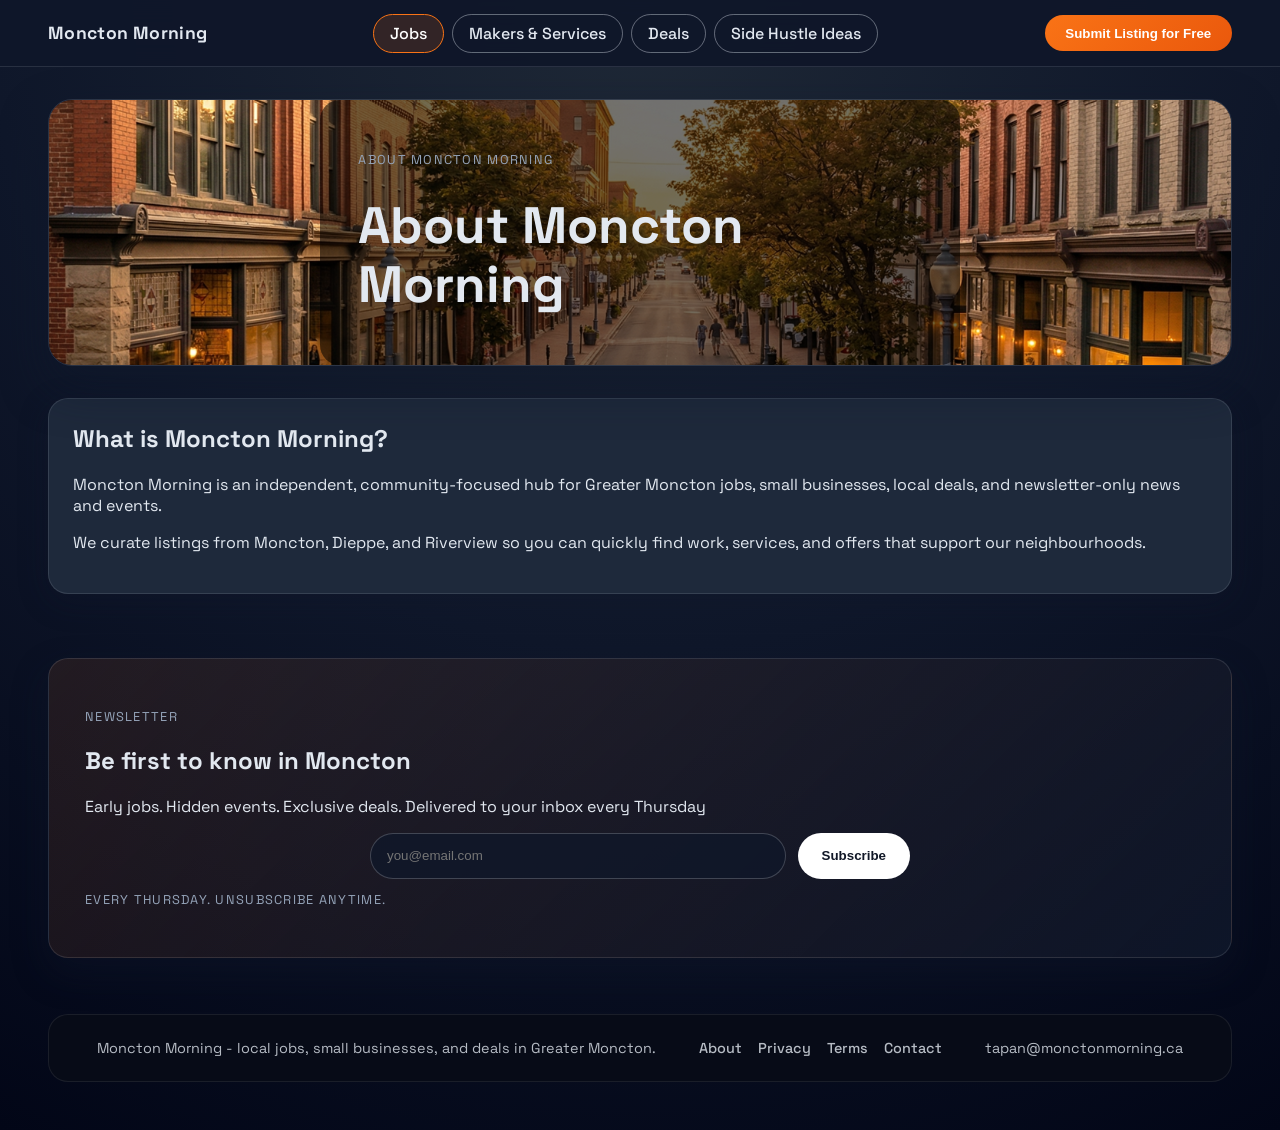
==== about.html @ 863fef43 "Add files via upload" ====
<!doctype html>
<html lang="en">
  <head>
    <meta charset="utf-8" />
    <meta name="viewport" content="width=device-width, initial-scale=1" />
    <title>Moncton Morning | What is Moncton Morning?</title>
    <link rel="preconnect" href="https://fonts.googleapis.com" />
    <link rel="preconnect" href="https://fonts.gstatic.com" crossorigin />
    <link
      href="https://fonts.googleapis.com/css2?family=Space+Grotesk:wght@400;500;600;700&display=swap"
      rel="stylesheet"
    />
    <style>
      :root {
        color-scheme: light;
        font-family: "Space Grotesk", system-ui, -apple-system, sans-serif;
        --bg: #0f172a;
        --card: #1e293b;
        --card-soft: #334155;
        --text: #e2e8f0;
        --muted: #94a3b8;
        --accent: #f97316;
        --accent-soft: rgba(249, 115, 22, 0.15);
        --border: rgba(226, 232, 240, 0.12);
      }

      * {
        box-sizing: border-box;
      }

      body {
        margin: 0;
        background: radial-gradient(circle at top, #1f2937 0%, #0f172a 50%, #020617 100%);
        color: var(--text);
      }

      a {
        color: inherit;
      }

      .top-nav {
        position: sticky;
        top: 0;
        z-index: 20;
        display: flex;
        align-items: center;
        justify-content: space-between;
        gap: 1rem;
        padding: 0.85rem clamp(1rem, 4vw, 3rem);
        background: rgba(15, 23, 42, 0.95);
        border-bottom: 1px solid var(--border);
        backdrop-filter: blur(12px);
      }

      .brand {
        font-weight: 700;
        letter-spacing: 0.02em;
        font-size: 1.1rem;
      }

      .nav-links {
        display: flex;
        gap: 0.5rem;
        flex-wrap: wrap;
        justify-content: center;
      }

      .nav-links button {
        background: transparent;
        border: 1px solid rgba(226, 232, 240, 0.4);
        color: var(--text);
        border-radius: 999px;
        padding: 0.5rem 1rem;
        font-weight: 500;
        cursor: pointer;
        transition: all 0.2s ease;
      }

      .nav-links button.active {
        border-color: var(--accent);
        background: var(--accent-soft);
        color: #fff;
      }

      .nav-links a {
        display: inline-flex;
        align-items: center;
        justify-content: center;
        text-decoration: none;
        background: transparent;
        border: 1px solid rgba(226, 232, 240, 0.4);
        color: var(--text);
        border-radius: 999px;
        padding: 0.5rem 1rem;
        font-weight: 500;
        transition: all 0.2s ease;
      }

      .nav-links a.active {
        border-color: var(--accent);
        background: var(--accent-soft);
        color: #fff;
      }

      .nav-cta {
        background: linear-gradient(135deg, #f97316, #ea580c);
        color: #fff;
        border: none;
        padding: 0.65rem 1.3rem;
        border-radius: 999px;
        font-weight: 600;
        cursor: pointer;
        transition: transform 0.2s ease;
      }

      .nav-cta:hover {
        transform: translateY(-1px);
      }

      .page-shell {
        min-height: 100vh;
        padding: 2rem clamp(1rem, 4vw, 3rem) 3rem;
        display: flex;
        flex-direction: column;
        gap: 2rem;
      }

      .hero {
        position: relative;
        border: 1px solid var(--border);
        border-radius: 1.5rem;
        overflow: hidden;
        box-shadow: 0 20px 45px rgba(15, 23, 42, 0.6);
      }

      .hero-bg {
        position: absolute;
        inset: 0;
        background-image: url("hero-moncton.jpg");
        background-size: cover;
        background-position: center;
      }

      .hero-content {
        position: relative;
        margin: 0 auto;
        padding: clamp(1.5rem, 3vw, 2.5rem);
        max-width: 640px;
        background: rgba(0, 0, 0, 0.55);
        border-radius: 1.25rem;
        display: flex;
        flex-direction: column;
        gap: 0.75rem;
      }

      .hero h1 {
        margin: 0.25rem 0 0.75rem;
        font-size: clamp(2.2rem, 4vw, 3.4rem);
        line-height: 1.15;
      }

      .hero .lede {
        color: var(--muted);
        margin-bottom: 0.25rem;
        max-width: 60ch;
      }

      .hero-subscribe {
        align-self: flex-start;
        border: none;
        border-radius: 0.9rem;
        padding: 0.75rem 1.75rem;
        font-weight: 600;
        background: linear-gradient(135deg, #f97316, #ea580c);
        color: #fff;
        cursor: pointer;
        transition: transform 0.2s ease;
      }

      .hero-subscribe:hover {
        transform: translateY(-1px);
      }

      .content {
        display: grid;
        gap: 1.5rem;
      }

      .section-card {
        background: var(--card);
        border: 1px solid var(--border);
        border-radius: 1.25rem;
        padding: 1.5rem;
        box-shadow: 0 8px 30px rgba(15, 23, 42, 0.3);
      }

      .section-card h2 {
        margin-top: 0;
      }

      .jobs-list,
      .business-grid,
      .news-list,
      .events-list,
      .tips-list,
      .deals-list {
        display: flex;
        flex-direction: column;
        gap: 1rem;
        margin-top: 1rem;
      }

      .job-item,
      .business-item,
      .deal-item,
      .tip-item {
        border: 1px solid rgba(226, 232, 240, 0.08);
        padding: 1rem;
        border-radius: 1rem;
        background: var(--card-soft);
        display: flex;
        flex-direction: column;
        gap: 0.35rem;
      }

      .job-item .meta,
      .business-item .meta,
      .deal-item .meta,
      .tip-item .meta {
        display: flex;
        flex-wrap: wrap;
        gap: 0.75rem;
        color: var(--muted);
        font-size: 0.9rem;
      }

      .category-chip {
        border-radius: 999px;
        padding: 0.25rem 0.75rem;
        background: rgba(249, 115, 22, 0.15);
        color: #f97316;
        font-size: 0.85rem;
        display: inline-flex;
        align-items: center;
      }

      .filter-controls {
        display: flex;
        justify-content: flex-end;
        gap: 0.75rem;
        margin-top: 0.75rem;
        flex-wrap: wrap;
      }

      .filter-controls select {
        border-radius: 999px;
        padding: 0.55rem 1rem;
        border: 1px solid rgba(226, 232, 240, 0.5);
        background: var(--card);
        color: var(--text);
      }

      .newsletter {
        margin-top: 2rem;
        padding: clamp(1.5rem, 3vw, 2.25rem);
        border-radius: 1.25rem;
        background: linear-gradient(135deg, rgba(249, 115, 22, 0.1), rgba(15, 23, 42, 0.9));
        border: 1px solid var(--border);
        box-shadow: 0 15px 35px rgba(15, 23, 42, 0.4);
      }

      .legal-links {
        text-align: center;
        margin-top: 1rem;
        font-size: 0.95rem;
      }
      .legal-links a {
        color: var(--accent);
        text-decoration: none;
        font-weight: 600;
      }

      .newsletter-form-wrapper {
        max-width: 540px;
        margin: 1rem auto 0;
      }

      .newsletter-form {
        margin: 0;
        display: flex;
        gap: 0.75rem;
        flex-wrap: wrap;
      }

      .newsletter-form input {
        flex: 1;
        min-width: 220px;
        padding: 0.9rem 1rem;
        border-radius: 999px;
        border: 1px solid rgba(255, 255, 255, 0.2);
        background: rgba(15, 23, 42, 0.75);
        color: #fff;
      }

      .newsletter-form button {
        border-radius: 999px;
        border: none;
        background: #fff;
        color: #111827;
        font-weight: 600;
        padding: 0.85rem 1.5rem;
        cursor: pointer;
      }

      .notice {
        text-transform: uppercase;
        font-size: 0.8rem;
        letter-spacing: 0.1em;
        color: var(--muted);
      }

      .site-footer {
        margin-top: 1.5rem;
        background: #070b17;
        border-radius: 1.25rem;
        padding: 1.5rem clamp(1rem, 4vw, 3rem);
        border: 1px solid rgba(255, 255, 255, 0.08);
        color: rgba(226, 232, 240, 0.8);
        display: flex;
        flex-wrap: wrap;
        gap: 1rem;
        font-size: 0.9rem;
        justify-content: space-between;
      }

      .footer-links {
        display: flex;
        gap: 0.5rem;
        flex-wrap: wrap;
        align-items: center;
      }

      .footer-links a {
        color: inherit;
        text-decoration: none;
        font-weight: 500;
      }

      .footer-links span {
        color: rgba(226, 232, 240, 0.4);
      }

      .hidden {
        display: none;
      }

      .modal-backdrop {
        position: fixed;
        inset: 0;
        background: rgba(2, 6, 23, 0.7);
        display: none;
        align-items: center;
        justify-content: center;
        z-index: 40;
        padding: 1.5rem;
      }

      .modal-backdrop.open {
        display: flex;
      }

      .modal {
        background: var(--card);
        border-radius: 1.25rem;
        padding: 1.5rem;
        max-width: 520px;
        width: 100%;
        border: 1px solid var(--border);
      }

      .modal header {
        display: flex;
        justify-content: space-between;
        align-items: center;
        margin-bottom: 1rem;
      }

      .modal form {
        display: grid;
        gap: 0.75rem;
      }

      .modal label {
        font-size: 0.9rem;
        color: var(--muted);
      }

      .modal input,
      .modal select,
      .modal textarea {
        width: 100%;
        padding: 0.65rem 0.8rem;
        border-radius: 0.75rem;
        border: 1px solid rgba(226, 232, 240, 0.3);
        background: rgba(15, 23, 42, 0.7);
        color: var(--text);
      }

      .modal button {
        justify-self: flex-end;
        background: linear-gradient(135deg, #f97316, #ea580c);
        color: #fff;
        border: none;
        padding: 0.6rem 1.4rem;
        border-radius: 999px;
        font-weight: 600;
        cursor: pointer;
      }

      @media (max-width: 840px) {
        .top-nav {
          flex-direction: column;
          align-items: flex-start;
        }

        .nav-links {
          width: 100%;
          justify-content: flex-start;
        }

        .nav-cta {
          width: 100%;
          text-align: center;
        }
      }
    </style>
  </head>
  <body>
    <nav class="top-nav">
      <div class="brand">Moncton Morning</div>
      <div class="nav-links" role="tablist">
        <a href="index.html?tab=jobs" class="active">Jobs</a>
        <a href="index.html?tab=makers">Makers &amp; Services</a>
        <a href="index.html?tab=deals">Deals</a>
        <a href="index.html?tab=sidehustle">Side Hustle Ideas</a>
      </div>
      <button type="button" class="nav-cta" id="open-submit">Submit Listing for Free</button>
    </nav>
    <div class="page-shell">
      <header class="hero">
        <div class="hero-bg" aria-hidden="true"></div>
        <div class="hero-content" role="presentation">
          <p class="notice">About Moncton Morning</p>
          <h1>About Moncton Morning</h1>
        </div>
      </header>

      <main class="content">
        <section class="section-card" id="about">
          <h2>What is Moncton Morning?</h2>
          <p>Moncton Morning is an independent, community-focused hub for Greater Moncton jobs, small businesses, local deals, and newsletter-only news and events.</p><p>We curate listings from Moncton, Dieppe, and Riverview so you can quickly find work, services, and offers that support our neighbourhoods.</p>
        </section>
      </main>

      <section id="newsletter" class="newsletter">
        <div>
          <p class="notice">Newsletter</p>
          <h2>Be first to know in Moncton</h2>
          <p>Early jobs. Hidden events. Exclusive deals. Delivered to your inbox every Thursday</p>
        </div>
        <div class="newsletter-form-wrapper">
          <form id="subscribe-form" class="newsletter-form">
            <input id="subscribe-email" type="email" name="email" placeholder="you@email.com" required />
            <button type="submit">Subscribe</button>
          </form>
        </div>
        <p id="newsletter-note" class="notice">Every Thursday. Unsubscribe anytime.</p>
      </section>
      <footer class="site-footer">
        <div>Moncton Morning - local jobs, small businesses, and deals in Greater Moncton.</div>
        <div class="footer-links">
          <a href="about.html">About</a><span> </span>
          <a href="privacy.html">Privacy</a><span> </span>
          <a href="terms.html">Terms</a><span> </span>
          <a href="mailto:tapan@monctonmorning.ca">Contact</a>
        </div>
        <div>tapan@monctonmorning.ca</div>
      </footer>
    </div>
  </body>
</html>
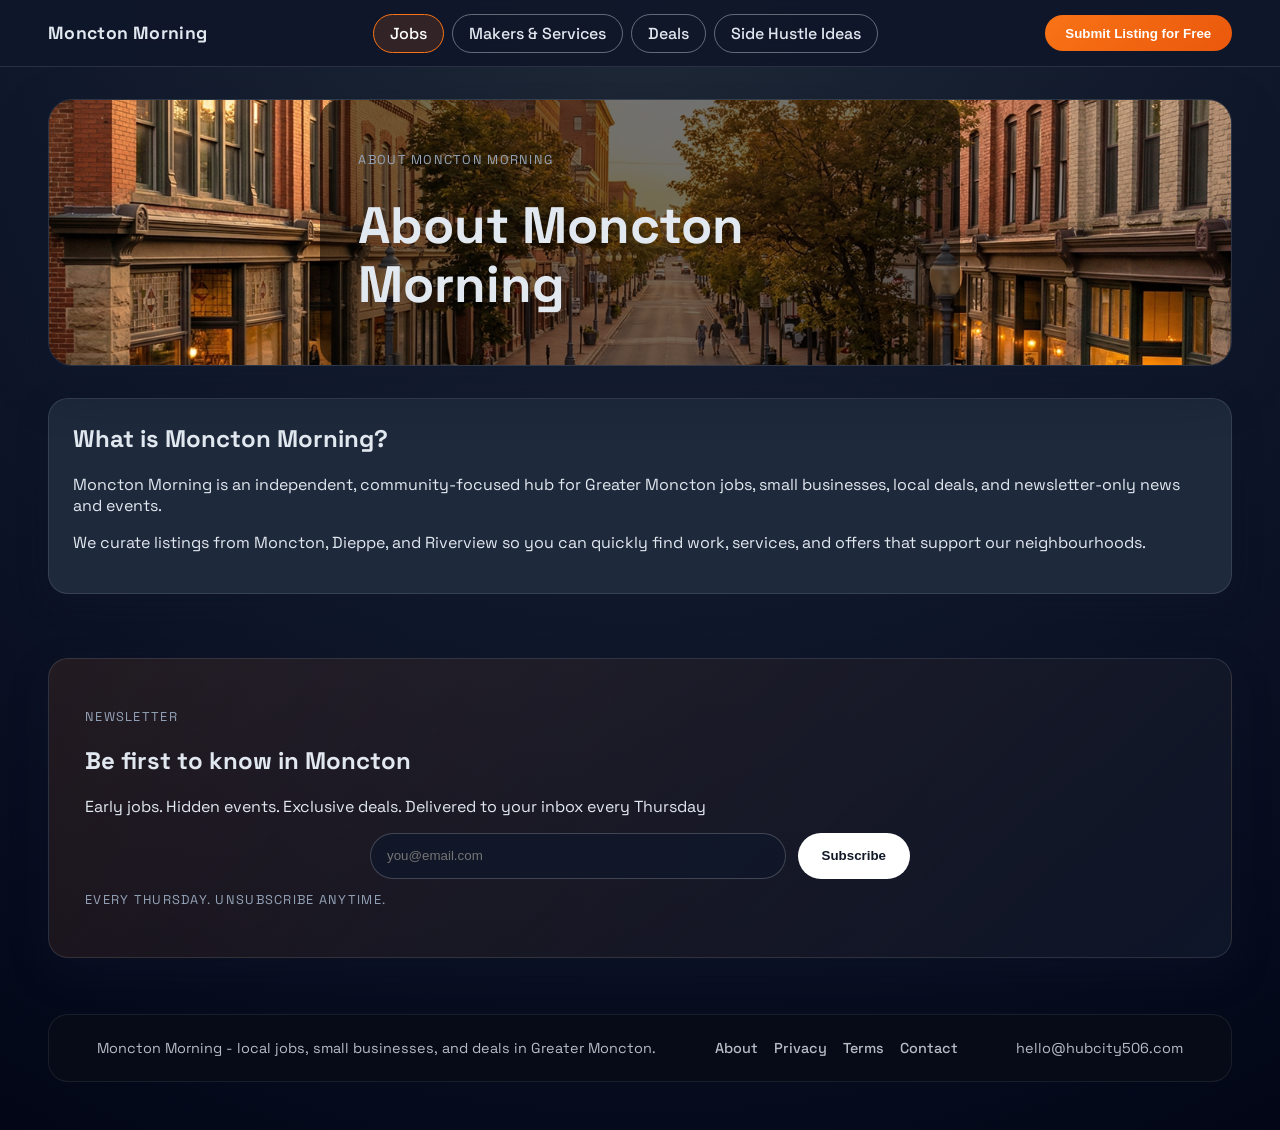
==== commit 6d37f099: "Update contact email address in about.html" ====
--- a/about.html
+++ b/about.html
@@ -482,9 +482,9 @@
           <a href="about.html">About</a><span> </span>
           <a href="privacy.html">Privacy</a><span> </span>
           <a href="terms.html">Terms</a><span> </span>
-          <a href="mailto:tapan@monctonmorning.ca">Contact</a>
+          <a href="mailto:hello@hubcity506.com">Contact</a>
         </div>
-        <div>tapan@monctonmorning.ca</div>
+        <div>hello@hubcity506.com</div>
       </footer>
     </div>
   </body>
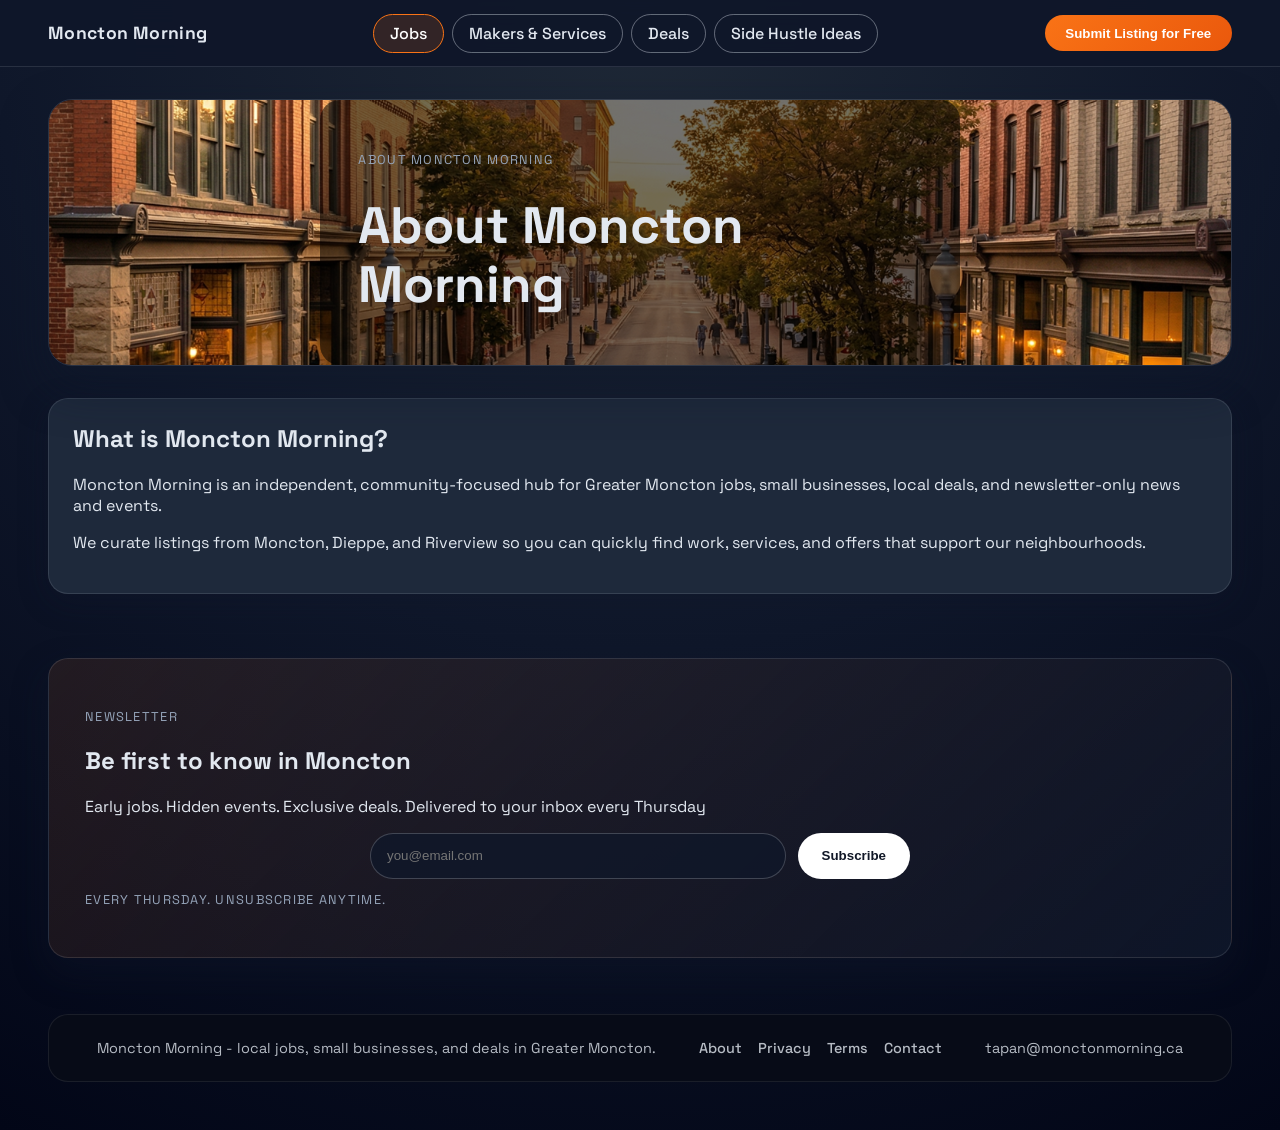
==== commit 77befe7f: "Add files via upload" ====
--- a/about.html
+++ b/about.html
@@ -482,9 +482,9 @@
           <a href="about.html">About</a><span> </span>
           <a href="privacy.html">Privacy</a><span> </span>
           <a href="terms.html">Terms</a><span> </span>
-          <a href="mailto:hello@hubcity506.com">Contact</a>
+          <a href="mailto:tapan@monctonmorning.ca">Contact</a>
         </div>
-        <div>hello@hubcity506.com</div>
+        <div>tapan@monctonmorning.ca</div>
       </footer>
     </div>
   </body>
